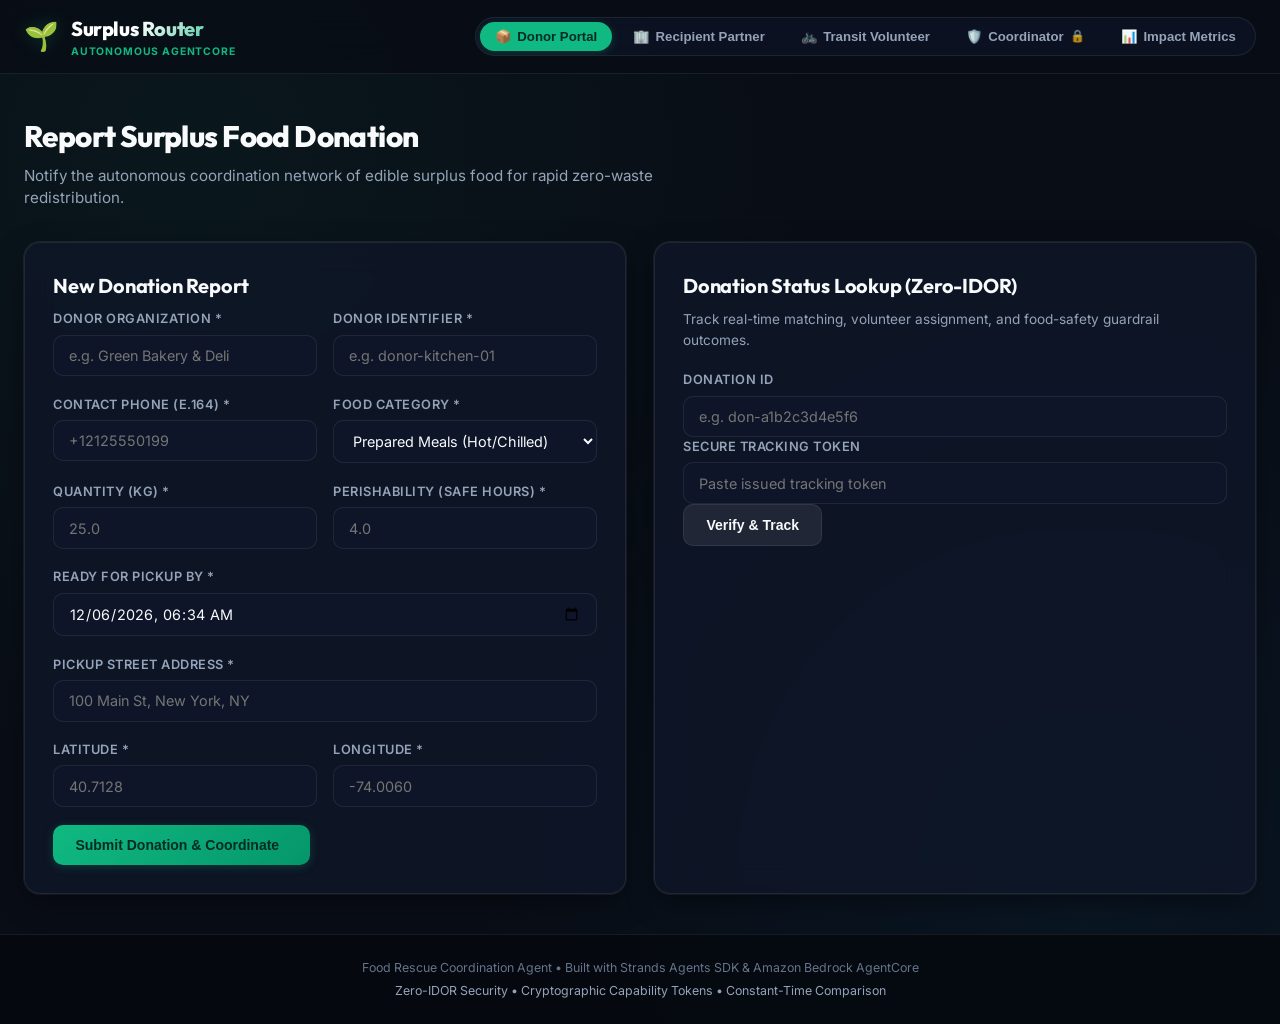
==== frontend/index.html @ 6a8bf513 "feat(frontend): add multi-role check-in interfaces and coordinator dashboard" ====
<!DOCTYPE html>
<html lang="en">
<head>
  <meta charset="UTF-8">
  <meta name="viewport" content="width=device-width, initial-scale=1.0">
  <meta name="description" content="Surplus Router: Autonomous food rescue coordination agent matching surplus food to local community partners and shelters with transparent scoring and zero-leak privacy.">
  <title>Surplus Router — Autonomous Food Rescue Coordination Agent</title>
  <!-- Google Fonts: Inter & Outfit -->
  <link rel="preconnect" href="https://fonts.googleapis.com">
  <link rel="preconnect" href="https://fonts.gstatic.com" crossorigin>
  <link href="https://fonts.googleapis.com/css2?family=Inter:wght@400;500;600;700&family=Outfit:wght@500;600;700;800&display=swap" rel="stylesheet">
  <link rel="stylesheet" href="css/style.css">
</head>
<body>
  <!-- Global Application Header -->
  <header class="app-header">
    <div class="header-container">
      <div class="logo-group">
        <span class="logo-icon" aria-hidden="true">🌱</span>
        <div class="logo-text">
          <span class="logo-title">Surplus Router</span>
          <span class="logo-badge">Autonomous AgentCore</span>
        </div>
      </div>

      <!-- Navigation Tabs with Accessible Roles -->
      <nav class="role-nav" aria-label="Role Navigation">
        <button id="nav-tab-donor" class="nav-btn active" data-tab="donor" aria-selected="true" role="tab">
          <span class="nav-icon">📦</span> Donor Portal
        </button>
        <button id="nav-tab-recipient" class="nav-btn" data-tab="recipient" aria-selected="false" role="tab">
          <span class="nav-icon">🏢</span> Recipient Partner
        </button>
        <button id="nav-tab-volunteer" class="nav-btn" data-tab="volunteer" aria-selected="false" role="tab">
          <span class="nav-icon">🚲</span> Transit Volunteer
        </button>
        <button id="nav-tab-coordinator" class="nav-btn" data-tab="coordinator" aria-selected="false" role="tab">
          <span class="nav-icon">🛡️</span> Coordinator <span class="lock-indicator">🔒</span>
        </button>
        <button id="nav-tab-impact" class="nav-btn" data-tab="impact" aria-selected="false" role="tab">
          <span class="nav-icon">📊</span> Impact Metrics
        </button>
      </nav>
    </div>
  </header>

  <!-- Main Container -->
  <main class="app-main">
    <div class="main-container">

      <!-- ================================================================= -->
      <!-- 1. DONOR PORTAL TAB                                               -->
      <!-- ================================================================= -->
      <section id="tab-panel-donor" class="tab-panel active" role="tabpanel" aria-labelledby="nav-tab-donor">
        <div class="panel-header">
          <h1>Report Surplus Food Donation</h1>
          <p class="panel-subtitle">Notify the autonomous coordination network of edible surplus food for rapid zero-waste redistribution.</p>
        </div>

        <div class="grid-layout grid-2-col">
          <!-- Report Form Card -->
          <article class="glass-card">
            <h2 class="card-title">New Donation Report</h2>
            <form id="donor-report-form" class="standard-form" novalidate>
              <div class="form-row">
                <div class="form-group">
                  <label for="donor-input-name">Donor Organization *</label>
                  <input type="text" id="donor-input-name" required placeholder="e.g. Green Bakery & Deli" maxlength="256">
                </div>
                <div class="form-group">
                  <label for="donor-input-id">Donor Identifier *</label>
                  <input type="text" id="donor-input-id" required placeholder="e.g. donor-kitchen-01" maxlength="64">
                </div>
              </div>

              <div class="form-row">
                <div class="form-group">
                  <label for="donor-input-phone">Contact Phone (E.164) *</label>
                  <input type="tel" id="donor-input-phone" required placeholder="+12125550199" pattern="^\+?[1-9]\d{6,14}$">
                </div>
                <div class="form-group">
                  <label for="donor-select-category">Food Category *</label>
                  <select id="donor-select-category" required>
                    <option value="prepared_meals">Prepared Meals (Hot/Chilled)</option>
                    <option value="produce">Fresh Produce (Fruits/Veg)</option>
                    <option value="bakery">Bakery & Bread</option>
                    <option value="dairy">Dairy & Refrigerated</option>
                    <option value="dry_goods">Dry Goods & Pantry</option>
                  </select>
                </div>
              </div>

              <div class="form-row">
                <div class="form-group">
                  <label for="donor-input-quantity">Quantity (kg) *</label>
                  <input type="number" id="donor-input-quantity" required min="0.5" max="5000" step="0.5" placeholder="25.0">
                </div>
                <div class="form-group">
                  <label for="donor-input-perishability">Perishability (Safe Hours) *</label>
                  <input type="number" id="donor-input-perishability" required min="1.0" max="168.0" step="0.5" placeholder="4.0">
                </div>
              </div>

              <div class="form-group">
                <label for="donor-input-ready-by">Ready for Pickup By *</label>
                <input type="datetime-local" id="donor-input-ready-by" required>
              </div>

              <div class="form-group">
                <label for="donor-input-address">Pickup Street Address *</label>
                <input type="text" id="donor-input-address" required placeholder="100 Main St, New York, NY" maxlength="256">
              </div>

              <div class="form-row">
                <div class="form-group">
                  <label for="donor-input-lat">Latitude *</label>
                  <input type="number" id="donor-input-lat" required step="0.000001" placeholder="40.7128">
                </div>
                <div class="form-group">
                  <label for="donor-input-lon">Longitude *</label>
                  <input type="number" id="donor-input-lon" required step="0.000001" placeholder="-74.0060">
                </div>
              </div>

              <div class="form-actions">
                <button type="submit" id="donor-btn-submit" class="btn btn-primary">
                  <span class="btn-text">Submit Donation & Coordinate</span>
                  <span class="btn-spinner" aria-hidden="true"></span>
                </button>
              </div>
              <div id="donor-form-status" class="alert-message hidden" role="alert"></div>
            </form>
          </article>

          <!-- Tracking & Live Lifecycle Card -->
          <article class="glass-card">
            <h2 class="card-title">Donation Status Lookup (Zero-IDOR)</h2>
            <p class="card-desc">Track real-time matching, volunteer assignment, and food-safety guardrail outcomes.</p>

            <form id="donor-lookup-form" class="lookup-group">
              <div class="form-group">
                <label for="track-input-id">Donation ID</label>
                <input type="text" id="track-input-id" placeholder="e.g. don-a1b2c3d4e5f6" required>
              </div>
              <div class="form-group">
                <label for="track-input-token">Secure Tracking Token</label>
                <input type="password" id="track-input-token" placeholder="Paste issued tracking token" required>
              </div>
              <button type="submit" id="track-btn-search" class="btn btn-secondary">Verify & Track</button>
            </form>

            <div id="donor-tracking-result" class="tracking-result-box hidden">
              <div class="receipt-header">
                <span class="receipt-label">Current Lifecycle State</span>
                <span id="track-status-pill" class="status-pill status-reported">REPORTED</span>
              </div>
              <div class="receipt-details">
                <div class="receipt-row">
                  <span class="key">Donation ID:</span>
                  <span id="track-res-id" class="val mono"></span>
                </div>
                <div class="receipt-row">
                  <span class="key">Category & Weight:</span>
                  <span id="track-res-cat-qty" class="val"></span>
                </div>
                <div class="receipt-row">
                  <span class="key">Matched Partner:</span>
                  <span id="track-res-recipient" class="val highlight"></span>
                </div>
                <div class="receipt-row">
                  <span class="key">Assigned Volunteer:</span>
                  <span id="track-res-volunteer" class="val highlight"></span>
                </div>
                <div class="receipt-row">
                  <span class="key">Ready Window:</span>
                  <span id="track-res-ready" class="val"></span>
                </div>
                <div id="track-escalation-row" class="receipt-row hidden alert-row">
                  <span class="key">Escalation Notice:</span>
                  <span id="track-res-escalation" class="val alert-text"></span>
                </div>
              </div>
              <div id="track-secret-token-display" class="secret-token-box hidden">
                <span class="token-alert-title">🔒 Save Your Tracking Secret:</span>
                <code id="track-secret-token-val" class="token-code"></code>
                <p class="token-note">Required for all future lookups. Stored as a salted SHA-256 hash on server.</p>
              </div>
            </div>
          </article>
        </div>
      </section>

      <!-- ================================================================= -->
      <!-- 2. RECIPIENT PORTAL TAB                                           -->
      <!-- ================================================================= -->
      <section id="tab-panel-recipient" class="tab-panel" role="tabpanel" aria-labelledby="nav-tab-recipient">
        <div class="panel-header">
          <h1>Recipient Capacity & Dietary Check-in</h1>
          <p class="panel-subtitle">Maintain real-time intake capacity so the autonomous router never over-allocates food to your shelter.</p>
        </div>

        <div class="grid-layout grid-2-col">
          <article class="glass-card">
            <h2 class="card-title">Partner Check-in Form</h2>
            <form id="recipient-checkin-form" class="standard-form">
              <div class="form-row">
                <div class="form-group">
                  <label for="recipient-input-id">Recipient ID *</label>
                  <input type="text" id="recipient-input-id" required placeholder="e.g. rec-shelter-01">
                </div>
                <div class="form-group">
                  <label for="recipient-input-token">Access Token *</label>
                  <input type="password" id="recipient-input-token" required placeholder="Partner secret token">
                </div>
              </div>

              <div class="form-group">
                <label for="recipient-input-capacity">Remaining Intake Capacity (kg) *</label>
                <input type="number" id="recipient-input-capacity" required min="0" max="10000" step="1" placeholder="150">
              </div>

              <div class="form-group">
                <label>Operational Status *</label>
                <div class="radio-group">
                  <label class="radio-label">
                    <input type="radio" name="rec-status" value="ACTIVE" checked> Active Intake
                  </label>
                  <label class="radio-label">
                    <input type="radio" name="rec-status" value="INACTIVE"> Temporarily Paused
                  </label>
                </div>
              </div>

              <div class="form-group">
                <label>Dietary Preferences / Exclusions</label>
                <div class="checkbox-grid">
                  <label class="check-label"><input type="checkbox" id="rec-pref-prepared" value="prepared_meals" checked> Prepared Meals</label>
                  <label class="check-label"><input type="checkbox" id="rec-pref-produce" value="produce" checked> Fresh Produce</label>
                  <label class="check-label"><input type="checkbox" id="rec-pref-bakery" value="bakery" checked> Bakery</label>
                  <label class="check-label"><input type="checkbox" id="rec-pref-halal" value="halal"> Halal Certified Only</label>
                </div>
              </div>

              <button type="submit" id="recipient-btn-update" class="btn btn-primary">
                Update Capacity & Preferences
              </button>
              <div id="recipient-status-msg" class="alert-message hidden" role="alert"></div>
            </form>
          </article>

          <article class="glass-card">
            <h2 class="card-title">Capacity Management Principles</h2>
            <ul class="principles-list">
              <li><strong>Zero Spoilage Guarantee:</strong> Once your capacity drops below a donation's weight, the agent automatically loops to the next ranked recipient.</li>
              <li><strong>Atomic Deductions:</strong> Claims occur via DynamoDB ACID transactions (`TransactWriteItems`), preventing double-allocations.</li>
              <li><strong>Near-Capacity Warning:</strong> When intake falls below 30kg, an advisory signal alerts coordinators without disqualifying valid smaller donations.</li>
            </ul>
          </article>
        </div>
      </section>

      <!-- ================================================================= -->
      <!-- 3. VOLUNTEER PORTAL TAB                                           -->
      <!-- ================================================================= -->
      <section id="tab-panel-volunteer" class="tab-panel" role="tabpanel" aria-labelledby="nav-tab-volunteer">
        <div class="panel-header">
          <h1>Transit Volunteer Check-in & Assignments</h1>
          <p class="panel-subtitle">Update dispatch availability and view active food delivery trips with strict cross-party privacy.</p>
        </div>

        <div class="grid-layout grid-2-col">
          <article class="glass-card">
            <h2 class="card-title">Volunteer Availability</h2>
            <form id="volunteer-checkin-form" class="standard-form">
              <div class="form-row">
                <div class="form-group">
                  <label for="volunteer-input-id">Volunteer ID *</label>
                  <input type="text" id="volunteer-input-id" required placeholder="e.g. vol-alpha-01">
                </div>
                <div class="form-group">
                  <label for="volunteer-input-token">Access Token *</label>
                  <input type="password" id="volunteer-input-token" required placeholder="Volunteer secret token">
                </div>
              </div>

              <div class="form-group">
                <label>Transit Status *</label>
                <div class="radio-group">
                  <label class="radio-label">
                    <input type="radio" name="vol-status" value="AVAILABLE" checked> Available for Dispatch
                  </label>
                  <label class="radio-label">
                    <input type="radio" name="vol-status" value="UNAVAILABLE"> Off Duty / Busy
                  </label>
                </div>
              </div>

              <div class="form-row">
                <div class="form-group">
                  <label for="volunteer-input-vehicle">Vehicle Type</label>
                  <select id="volunteer-input-vehicle">
                    <option value="car">Car / SUV</option>
                    <option value="van">Cargo Van</option>
                    <option value="bicycle">Cargo Bicycle</option>
                    <option value="foot">Walking / Cart</option>
                  </select>
                </div>
                <div class="form-group">
                  <label for="volunteer-input-max-kg">Max Capacity (kg)</label>
                  <input type="number" id="volunteer-input-max-kg" min="5" max="1000" placeholder="50.0">
                </div>
              </div>

              <button type="submit" id="volunteer-btn-save" class="btn btn-primary">Save Availability</button>
              <div id="volunteer-status-msg" class="alert-message hidden" role="alert"></div>
            </form>
          </article>

          <article class="glass-card">
            <h2 class="card-title">My Assigned Rescue Missions</h2>
            <button id="volunteer-btn-refresh-assignments" class="btn btn-secondary btn-sm">Refresh Trip Feed</button>
            <div id="volunteer-assignments-container" class="assignments-list">
              <p class="empty-state">Authenticate to inspect active pickup and delivery missions.</p>
            </div>
          </article>
        </div>
      </section>

      <!-- ================================================================= -->
      <!-- 4. COORDINATOR COMMAND CENTER TAB (AUTHENTICATED)                 -->
      <!-- ================================================================= -->
      <section id="tab-panel-coordinator" class="tab-panel" role="tabpanel" aria-labelledby="nav-tab-coordinator">
        <div class="panel-header">
          <h1>Coordinator Command Center</h1>
          <p class="panel-subtitle">Live system oversight, automated escalation handling, and manual dispatch overrides.</p>
        </div>

        <!-- Auth Gate Modal / Overlay -->
        <div id="coord-auth-gate" class="glass-card coord-gate-card">
          <span class="gate-icon">🔐</span>
          <h2>Coordinator Authentication Required</h2>
          <p>Please enter your authorized Coordinator API Key to access live management feeds.</p>
          <form id="coordinator-login-form" class="inline-form">
            <input type="password" id="coord-input-api-key" placeholder="Enter Coordinator API Key" required minlength="16">
            <button type="submit" id="coord-btn-login" class="btn btn-primary">Authenticate</button>
          </form>
          <div id="coord-login-error" class="alert-message alert-error hidden" role="alert"></div>
        </div>

        <!-- Authenticated Dashboard View -->
        <div id="coord-dashboard-view" class="coord-view-container hidden">
          <div class="dashboard-toolbar">
            <div class="toolbar-status">
              <span class="badge badge-online">● Session Active</span>
              <span id="coord-last-refresh" class="timestamp-text"></span>
            </div>
            <div class="toolbar-actions">
              <button id="coord-btn-refresh" class="btn btn-secondary btn-sm">Refresh Live Feed</button>
              <button id="coord-btn-logout" class="btn btn-danger btn-sm">Sign Out</button>
            </div>
          </div>

          <!-- Dual Column: Escalation Queue & Live Feed -->
          <div class="grid-layout grid-2-col">
            <!-- Escalation Queue -->
            <article class="glass-card">
              <div class="card-header-badge">
                <h2 class="card-title">⚠️ Escalation Queue (Action Required)</h2>
                <span id="coord-escalation-count" class="counter-badge count-warning">0</span>
              </div>
              <div id="coord-escalations-list" class="queue-list">
                <p class="empty-state">No pending escalations. Autonomous coordination healthy.</p>
              </div>
            </article>

            <!-- Live Lifecycle Feed -->
            <article class="glass-card">
              <div class="card-header-badge">
                <h2 class="card-title">Active Donation Pipeline</h2>
                <span id="coord-donation-count" class="counter-badge count-info">0</span>
              </div>
              <div id="coord-donations-feed" class="feed-list">
                <p class="empty-state">Loading active donations...</p>
              </div>
            </article>
          </div>
        </div>
      </section>

      <!-- ================================================================= -->
      <!-- 5. IMPACT SUMMARY TAB                                             -->
      <!-- ================================================================= -->
      <section id="tab-panel-impact" class="tab-panel" role="tabpanel" aria-labelledby="nav-tab-impact">
        <div class="panel-header">
          <h1>Community Food Rescue Impact</h1>
          <p class="panel-subtitle">Cumulative metrics quantifying surplus food diverted from landfills to community kitchens.</p>
        </div>

        <div class="metrics-grid">
          <div class="metric-card glass-card">
            <span class="metric-icon">⚖️</span>
            <div class="metric-val" id="metric-kg-routed">0.0 kg</div>
            <div class="metric-label">Surplus Food Routed</div>
          </div>

          <div class="metric-card glass-card">
            <span class="metric-icon">🍲</span>
            <div class="metric-val" id="metric-meals-routed">0</div>
            <div class="metric-label">Meals Equivalent (USDA 0.5kg/meal)</div>
          </div>

          <div class="metric-card glass-card">
            <span class="metric-icon">🏛️</span>
            <div class="metric-val" id="metric-orgs-served">0</div>
            <div class="metric-label">Non-Profit Partners Fed</div>
          </div>

          <div class="metric-card glass-card">
            <span class="metric-icon">🚚</span>
            <div class="metric-val" id="metric-active-volunteers">5</div>
            <div class="metric-label">Active Transit Volunteers</div>
          </div>
        </div>
      </section>

    </div>
  </main>

  <footer class="app-footer">
    <div class="footer-container">
      <p>Food Rescue Coordination Agent • Built with Strands Agents SDK & Amazon Bedrock AgentCore</p>
      <p class="sub-footer">Zero-IDOR Security • Cryptographic Capability Tokens • Constant-Time Comparison</p>
    </div>
  </footer>

  <!-- Main Vanilla Script -->
  <script src="js/app.js"></script>
</body>
</html>
---- frontend/css/style.css ----
/* ==========================================================================
   Surplus Router — Modern Glassmorphic Design System
   ========================================================================== */

:root {
  --bg-dark: #090d16;
  --bg-darker: #05080f;
  --surface-card: rgba(15, 23, 42, 0.75);
  --surface-card-hover: rgba(26, 38, 66, 0.85);
  --surface-input: rgba(15, 23, 42, 0.95);
  --border-subtle: rgba(255, 255, 255, 0.08);
  --border-active: rgba(16, 185, 129, 0.5);

  --accent-emerald: #10b981;
  --accent-emerald-glow: rgba(16, 185, 129, 0.25);
  --accent-cyan: #0ea5e9;
  --accent-cyan-glow: rgba(14, 165, 233, 0.25);
  --accent-amber: #f59e0b;
  --accent-rose: #f43f5e;
  --accent-purple: #a855f7;

  --text-primary: #f8fafc;
  --text-secondary: #94a3b8;
  --text-muted: #64748b;

  --font-sans: 'Inter', -apple-system, BlinkMacSystemFont, 'Segoe UI', Roboto, sans-serif;
  --font-heading: 'Outfit', 'Inter', sans-serif;

  --radius-sm: 6px;
  --radius-md: 10px;
  --radius-lg: 16px;
  --radius-full: 9999px;

  --shadow-card: 0 10px 30px -5px rgba(0, 0, 0, 0.5), 0 0 0 1px var(--border-subtle);
  --shadow-glow: 0 0 20px -2px var(--accent-emerald-glow);

  --transition-fast: 0.15s ease;
  --transition-normal: 0.25s ease;
}

*, *::before, *::after {
  box-sizing: border-box;
  margin: 0;
  padding: 0;
}

body {
  font-family: var(--font-sans);
  background-color: var(--bg-dark);
  background-image: 
    radial-gradient(circle at 15% 15%, rgba(16, 185, 129, 0.06) 0%, transparent 45%),
    radial-gradient(circle at 85% 85%, rgba(14, 165, 233, 0.06) 0%, transparent 45%);
  color: var(--text-primary);
  min-height: 100vh;
  display: flex;
  flex-direction: column;
  line-height: 1.5;
  -webkit-font-smoothing: antialiased;
}

/* ==========================================================================
   Header & Navigation
   ========================================================================== */
.app-header {
  background: rgba(9, 13, 22, 0.85);
  backdrop-filter: blur(16px);
  -webkit-backdrop-filter: blur(16px);
  border-bottom: 1px solid var(--border-subtle);
  position: sticky;
  top: 0;
  z-index: 100;
}

.header-container {
  max-width: 1280px;
  margin: 0 auto;
  padding: 0.85rem 1.5rem;
  display: flex;
  align-items: center;
  justify-content: space-between;
  flex-wrap: wrap;
  gap: 1rem;
}

.logo-group {
  display: flex;
  align-items: center;
  gap: 0.75rem;
}

.logo-icon {
  font-size: 1.75rem;
  filter: drop-shadow(0 0 8px var(--accent-emerald-glow));
}

.logo-text {
  display: flex;
  flex-direction: column;
}

.logo-title {
  font-family: var(--font-heading);
  font-weight: 800;
  font-size: 1.25rem;
  letter-spacing: -0.02em;
  background: linear-gradient(135deg, #ffffff 40%, var(--accent-emerald) 100%);
  -webkit-background-clip: text;
  -webkit-text-fill-color: transparent;
}

.logo-badge {
  font-size: 0.65rem;
  text-transform: uppercase;
  letter-spacing: 0.08em;
  color: var(--accent-emerald);
  font-weight: 700;
}

.role-nav {
  display: flex;
  align-items: center;
  gap: 0.35rem;
  background: rgba(15, 23, 42, 0.6);
  padding: 0.25rem;
  border-radius: var(--radius-full);
  border: 1px solid var(--border-subtle);
  overflow-x: auto;
}

.nav-btn {
  background: transparent;
  border: none;
  color: var(--text-secondary);
  padding: 0.45rem 0.95rem;
  border-radius: var(--radius-full);
  font-size: 0.825rem;
  font-weight: 600;
  cursor: pointer;
  display: flex;
  align-items: center;
  gap: 0.4rem;
  transition: all var(--transition-normal);
  white-space: nowrap;
}

.nav-btn:hover {
  color: var(--text-primary);
  background: rgba(255, 255, 255, 0.05);
}

.nav-btn.active {
  background: var(--accent-emerald);
  color: #022c22;
  box-shadow: 0 2px 10px var(--accent-emerald-glow);
}

.lock-indicator {
  font-size: 0.75rem;
  opacity: 0.8;
}

/* ==========================================================================
   Layout Containers
   ========================================================================== */
.app-main {
  flex: 1;
  padding: 2.5rem 1.5rem;
}

.main-container {
  max-width: 1280px;
  margin: 0 auto;
}

.tab-panel {
  display: none;
  animation: fadeIn 0.3s ease;
}

.tab-panel.active {
  display: block;
}

@keyframes fadeIn {
  from { opacity: 0; transform: translateY(6px); }
  to { opacity: 1; transform: translateY(0); }
}

.panel-header {
  margin-bottom: 2rem;
}

.panel-header h1 {
  font-family: var(--font-heading);
  font-size: 1.85rem;
  font-weight: 800;
  letter-spacing: -0.02em;
  color: var(--text-primary);
  margin-bottom: 0.4rem;
}

.panel-subtitle {
  color: var(--text-secondary);
  font-size: 0.95rem;
  max-width: 680px;
}

.grid-layout {
  display: grid;
  gap: 1.75rem;
}

.grid-2-col {
  grid-template-columns: 1fr 1fr;
}

@media (max-width: 900px) {
  .grid-2-col {
    grid-template-columns: 1fr;
  }
}

/* ==========================================================================
   Glassmorphic Cards
   ========================================================================== */
.glass-card {
  background: var(--surface-card);
  backdrop-filter: blur(16px);
  -webkit-backdrop-filter: blur(16px);
  border: 1px solid var(--border-subtle);
  border-radius: var(--radius-lg);
  padding: 1.75rem;
  box-shadow: var(--shadow-card);
  transition: border-color var(--transition-normal);
}

.glass-card:hover {
  border-color: rgba(255, 255, 255, 0.14);
}

.card-title {
  font-family: var(--font-heading);
  font-size: 1.25rem;
  font-weight: 700;
  letter-spacing: -0.01em;
  margin-bottom: 0.5rem;
  color: var(--text-primary);
}

.card-desc {
  color: var(--text-secondary);
  font-size: 0.85rem;
  margin-bottom: 1.25rem;
}

/* ==========================================================================
   Form Controls & Inputs
   ========================================================================== */
.standard-form {
  display: flex;
  flex-direction: column;
  gap: 1.15rem;
}

.form-row {
  display: grid;
  grid-template-columns: 1fr 1fr;
  gap: 1rem;
}

@media (max-width: 600px) {
  .form-row {
    grid-template-columns: 1fr;
  }
}

.form-group {
  display: flex;
  flex-direction: column;
  gap: 0.4rem;
}

.form-group label {
  font-size: 0.8rem;
  font-weight: 600;
  color: var(--text-secondary);
  text-transform: uppercase;
  letter-spacing: 0.04em;
}

input[type="text"],
input[type="password"],
input[type="tel"],
input[type="number"],
input[type="datetime-local"],
select,
textarea {
  width: 100%;
  padding: 0.7rem 0.95rem;
  background: var(--surface-input);
  border: 1px solid var(--border-subtle);
  border-radius: var(--radius-md);
  color: var(--text-primary);
  font-family: var(--font-sans);
  font-size: 0.9rem;
  outline: none;
  transition: all var(--transition-fast);
}

input:focus,
select:focus,
textarea:focus {
  border-color: var(--accent-emerald);
  box-shadow: 0 0 0 3px var(--accent-emerald-glow);
}

.radio-group {
  display: flex;
  gap: 1.5rem;
  padding: 0.5rem 0;
}

.radio-label, .check-label {
  display: flex;
  align-items: center;
  gap: 0.5rem;
  font-size: 0.875rem;
  color: var(--text-secondary);
  cursor: pointer;
}

.checkbox-grid {
  display: grid;
  grid-template-columns: 1fr 1fr;
  gap: 0.65rem;
  padding: 0.5rem 0;
}

/* ==========================================================================
   Buttons
   ========================================================================== */
.btn {
  display: inline-flex;
  align-items: center;
  justify-content: center;
  gap: 0.5rem;
  padding: 0.75rem 1.4rem;
  border-radius: var(--radius-md);
  font-size: 0.875rem;
  font-weight: 600;
  cursor: pointer;
  border: none;
  transition: all var(--transition-normal);
}

.btn-primary {
  background: linear-gradient(135deg, var(--accent-emerald), #059669);
  color: #022c22;
  box-shadow: 0 2px 10px var(--accent-emerald-glow);
}

.btn-primary:hover {
  filter: brightness(1.08);
  transform: translateY(-1px);
}

.btn-secondary {
  background: rgba(255, 255, 255, 0.08);
  color: var(--text-primary);
  border: 1px solid var(--border-subtle);
}

.btn-secondary:hover {
  background: rgba(255, 255, 255, 0.13);
}

.btn-danger {
  background: rgba(244, 63, 94, 0.15);
  color: var(--accent-rose);
  border: 1px solid rgba(244, 63, 94, 0.3);
}

.btn-danger:hover {
  background: rgba(244, 63, 94, 0.25);
}

.btn-sm {
  padding: 0.4rem 0.85rem;
  font-size: 0.8rem;
}

/* ==========================================================================
   Status Badges & Receipt Box
   ========================================================================== */
.status-pill {
  padding: 0.25rem 0.75rem;
  border-radius: var(--radius-full);
  font-size: 0.75rem;
  font-weight: 700;
  letter-spacing: 0.05em;
  text-transform: uppercase;
}

.status-reported { background: rgba(14, 165, 233, 0.15); color: var(--accent-cyan); border: 1px solid var(--accent-cyan); }
.status-matched { background: rgba(245, 158, 11, 0.15); color: var(--accent-amber); border: 1px solid var(--accent-amber); }
.status-assigned { background: rgba(168, 85, 247, 0.15); color: var(--accent-purple); border: 1px solid var(--accent-purple); }
.status-delivered { background: rgba(16, 185, 129, 0.15); color: var(--accent-emerald); border: 1px solid var(--accent-emerald); }
.status-escalated { background: rgba(244, 63, 94, 0.15); color: var(--accent-rose); border: 1px solid var(--accent-rose); }

.tracking-result-box {
  margin-top: 1.5rem;
  background: rgba(9, 13, 22, 0.6);
  border-radius: var(--radius-md);
  border: 1px solid var(--border-subtle);
  padding: 1.25rem;
}

.receipt-header {
  display: flex;
  justify-content: space-between;
  align-items: center;
  border-bottom: 1px solid var(--border-subtle);
  padding-bottom: 0.85rem;
  margin-bottom: 0.85rem;
}

.receipt-details {
  display: flex;
  flex-direction: column;
  gap: 0.5rem;
  font-size: 0.875rem;
}

.receipt-row {
  display: flex;
  justify-content: space-between;
  gap: 1rem;
}

.receipt-row .key { color: var(--text-secondary); }
.receipt-row .val { color: var(--text-primary); font-weight: 500; text-align: right; }
.receipt-row .val.mono { font-family: monospace; }
.receipt-row .val.highlight { color: var(--accent-emerald); font-weight: 600; }

.secret-token-box {
  margin-top: 1rem;
  padding: 0.85rem;
  background: rgba(16, 185, 129, 0.08);
  border: 1px dashed var(--accent-emerald);
  border-radius: var(--radius-md);
}

.token-alert-title {
  font-size: 0.8rem;
  font-weight: 700;
  color: var(--accent-emerald);
  display: block;
  margin-bottom: 0.4rem;
}

.token-code {
  font-family: monospace;
  font-size: 0.85rem;
  color: #fff;
  background: rgba(0, 0, 0, 0.4);
  padding: 0.35rem 0.6rem;
  border-radius: var(--radius-sm);
  display: block;
  word-break: break-all;
}

.token-note {
  font-size: 0.725rem;
  color: var(--text-secondary);
  margin-top: 0.4rem;
}

/* ==========================================================================
   Coordinator Command Center
   ========================================================================== */
.coord-gate-card {
  max-width: 520px;
  margin: 3rem auto;
  text-align: center;
  padding: 2.5rem;
}

.gate-icon { font-size: 2.5rem; margin-bottom: 1rem; display: inline-block; }

.inline-form {
  display: flex;
  gap: 0.65rem;
  margin-top: 1.5rem;
}

.dashboard-toolbar {
  display: flex;
  justify-content: space-between;
  align-items: center;
  background: var(--surface-card);
  padding: 0.85rem 1.25rem;
  border-radius: var(--radius-md);
  border: 1px solid var(--border-subtle);
  margin-bottom: 1.5rem;
}

.badge-online {
  font-size: 0.8rem;
  color: var(--accent-emerald);
  font-weight: 600;
}

.card-header-badge {
  display: flex;
  justify-content: space-between;
  align-items: center;
  margin-bottom: 1rem;
}

.counter-badge {
  padding: 0.2rem 0.6rem;
  border-radius: var(--radius-full);
  font-size: 0.75rem;
  font-weight: 700;
}

.count-warning { background: rgba(244, 63, 94, 0.2); color: var(--accent-rose); }
.count-info { background: rgba(14, 165, 233, 0.2); color: var(--accent-cyan); }

.queue-list, .feed-list, .assignments-list {
  display: flex;
  flex-direction: column;
  gap: 0.75rem;
  max-height: 520px;
  overflow-y: auto;
}

.queue-card {
  background: rgba(9, 13, 22, 0.5);
  border: 1px solid var(--border-subtle);
  border-radius: var(--radius-md);
  padding: 1rem;
  display: flex;
  flex-direction: column;
  gap: 0.5rem;
}

.queue-card.border-alert {
  border-left: 3px solid var(--accent-rose);
}

.queue-header {
  display: flex;
  justify-content: space-between;
  align-items: center;
}

.queue-summary {
  font-size: 0.875rem;
  color: var(--text-secondary);
}

.queue-actions {
  display: flex;
  gap: 0.5rem;
  margin-top: 0.4rem;
}

/* ==========================================================================
   Impact Metrics Grid
   ========================================================================== */
.metrics-grid {
  display: grid;
  grid-template-columns: repeat(auto-fit, minmax(240px, 1fr));
  gap: 1.5rem;
}

.metric-card {
  text-align: center;
  padding: 2.25rem 1.5rem;
}

.metric-icon { font-size: 2.5rem; margin-bottom: 0.75rem; display: inline-block; }

.metric-val {
  font-family: var(--font-heading);
  font-size: 2.5rem;
  font-weight: 800;
  letter-spacing: -0.02em;
  color: var(--accent-emerald);
  margin-bottom: 0.35rem;
}

.metric-label {
  color: var(--text-secondary);
  font-size: 0.85rem;
  font-weight: 600;
  text-transform: uppercase;
  letter-spacing: 0.05em;
}

/* ==========================================================================
   Alerts & Utilities
   ========================================================================== */
.alert-message {
  padding: 0.75rem 1rem;
  border-radius: var(--radius-md);
  font-size: 0.85rem;
  margin-top: 0.75rem;
}

.alert-success { background: rgba(16, 185, 129, 0.15); color: #34d399; border: 1px solid var(--accent-emerald); }
.alert-error { background: rgba(244, 63, 94, 0.15); color: #fb7185; border: 1px solid var(--accent-rose); }
.hidden { display: none !important; }
.empty-state { color: var(--text-muted); font-size: 0.85rem; text-align: center; padding: 2rem 1rem; }

.principles-list {
  display: flex;
  flex-direction: column;
  gap: 1rem;
  padding-left: 1.25rem;
  color: var(--text-secondary);
  font-size: 0.875rem;
}

.principles-list strong { color: var(--text-primary); }

.app-footer {
  border-top: 1px solid var(--border-subtle);
  background: rgba(5, 8, 15, 0.9);
  padding: 1.5rem;
  text-align: center;
  font-size: 0.775rem;
  color: var(--text-muted);
}

.app-footer .sub-footer { margin-top: 0.25rem; color: var(--text-secondary); }
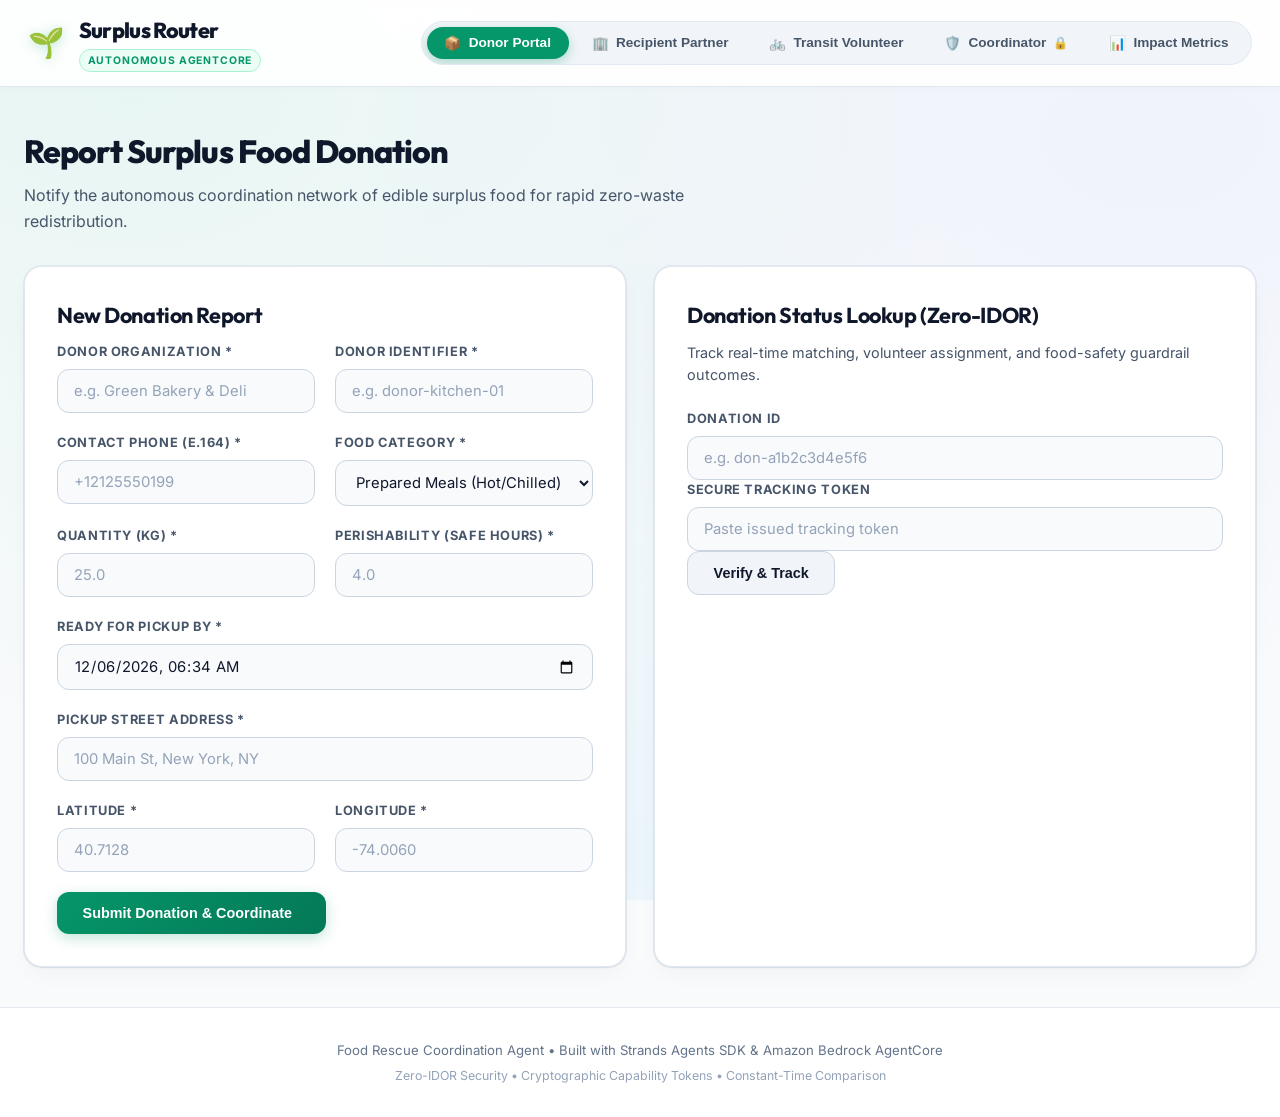
==== commit c35448be: "docs: finalize hackathon submission with README, ARCHITECTURE, presentation deck, and demo script" ====
--- a/frontend/index.html
+++ b/frontend/index.html
@@ -85,7 +85,8 @@
                     <option value="produce">Fresh Produce (Fruits/Veg)</option>
                     <option value="bakery">Bakery & Bread</option>
                     <option value="dairy">Dairy & Refrigerated</option>
-                    <option value="dry_goods">Dry Goods & Pantry</option>
+                    <option value="meat">Meat & Poultry</option>
+                    <option value="packaged">Packaged Goods & Pantry</option>
                   </select>
                 </div>
               </div>
--- a/frontend/css/style.css
+++ b/frontend/css/style.css
@@ -1,41 +1,67 @@
 /* ==========================================================================
-   Surplus Router — Modern Glassmorphic Design System
+   Surplus Router — Modern Clean Light Design System (High-End SaaS Style)
    ========================================================================== */
 
 :root {
-  --bg-dark: #090d16;
-  --bg-darker: #05080f;
-  --surface-card: rgba(15, 23, 42, 0.75);
-  --surface-card-hover: rgba(26, 38, 66, 0.85);
-  --surface-input: rgba(15, 23, 42, 0.95);
-  --border-subtle: rgba(255, 255, 255, 0.08);
-  --border-active: rgba(16, 185, 129, 0.5);
-
-  --accent-emerald: #10b981;
-  --accent-emerald-glow: rgba(16, 185, 129, 0.25);
-  --accent-cyan: #0ea5e9;
-  --accent-cyan-glow: rgba(14, 165, 233, 0.25);
-  --accent-amber: #f59e0b;
-  --accent-rose: #f43f5e;
-  --accent-purple: #a855f7;
-
-  --text-primary: #f8fafc;
-  --text-secondary: #94a3b8;
+  /* Surface & Backgrounds */
+  --bg-main: #f8fafc;
+  --bg-alt: #f1f5f9;
+  --surface-card: #ffffff;
+  --surface-card-hover: #fafafa;
+  --surface-input: #f8fafc;
+  --surface-input-focus: #ffffff;
+  
+  /* Borders */
+  --border-subtle: #e2e8f0;
+  --border-medium: #cbd5e1;
+  --border-active: #059669;
+
+  /* Primary Palette (Food Rescue Nature & Eco Emerald) */
+  --accent-emerald: #059669;
+  --accent-emerald-hover: #047857;
+  --accent-emerald-light: #ecfdf5;
+  --accent-emerald-border: #a7f3d0;
+  --accent-emerald-glow: rgba(5, 150, 105, 0.2);
+
+  /* Accents & Status Colors */
+  --accent-cyan: #0284c7;
+  --accent-cyan-light: #f0f9ff;
+  --accent-cyan-border: #bae6fd;
+
+  --accent-amber: #d97706;
+  --accent-amber-light: #fffbeb;
+  --accent-amber-border: #fde68a;
+
+  --accent-rose: #e11d48;
+  --accent-rose-light: #fff1f2;
+  --accent-rose-border: #fecdd3;
+
+  --accent-purple: #7c3aed;
+  --accent-purple-light: #f5f3ff;
+  --accent-purple-border: #ddd6fe;
+
+  /* Typography */
+  --text-primary: #0f172a;
+  --text-secondary: #475569;
   --text-muted: #64748b;
+  --text-light: #94a3b8;
 
   --font-sans: 'Inter', -apple-system, BlinkMacSystemFont, 'Segoe UI', Roboto, sans-serif;
   --font-heading: 'Outfit', 'Inter', sans-serif;
 
-  --radius-sm: 6px;
-  --radius-md: 10px;
-  --radius-lg: 16px;
+  /* Radii & Shadows */
+  --radius-sm: 8px;
+  --radius-md: 12px;
+  --radius-lg: 18px;
   --radius-full: 9999px;
 
-  --shadow-card: 0 10px 30px -5px rgba(0, 0, 0, 0.5), 0 0 0 1px var(--border-subtle);
-  --shadow-glow: 0 0 20px -2px var(--accent-emerald-glow);
-
-  --transition-fast: 0.15s ease;
-  --transition-normal: 0.25s ease;
+  --shadow-sm: 0 1px 2px 0 rgba(0, 0, 0, 0.05);
+  --shadow-card: 0 1px 3px 0 rgba(0, 0, 0, 0.04), 0 10px 24px -5px rgba(15, 23, 42, 0.04), 0 0 0 1px rgba(226, 232, 240, 0.9);
+  --shadow-card-hover: 0 4px 6px -1px rgba(0, 0, 0, 0.04), 0 20px 32px -10px rgba(15, 23, 42, 0.08), 0 0 0 1px var(--border-medium);
+  --shadow-glow: 0 4px 14px rgba(5, 150, 105, 0.25);
+
+  --transition-fast: 0.15s cubic-bezier(0.4, 0, 0.2, 1);
+  --transition-normal: 0.25s cubic-bezier(0.4, 0, 0.2, 1);
 }
 
 *, *::before, *::after {
@@ -46,51 +72,55 @@
 
 body {
   font-family: var(--font-sans);
-  background-color: var(--bg-dark);
+  background-color: var(--bg-main);
   background-image: 
-    radial-gradient(circle at 15% 15%, rgba(16, 185, 129, 0.06) 0%, transparent 45%),
-    radial-gradient(circle at 85% 85%, rgba(14, 165, 233, 0.06) 0%, transparent 45%);
+    radial-gradient(at 10% 10%, rgba(16, 185, 129, 0.07) 0px, transparent 55%),
+    radial-gradient(at 90% 15%, rgba(99, 102, 241, 0.05) 0px, transparent 50%),
+    radial-gradient(at 50% 95%, rgba(14, 165, 233, 0.06) 0px, transparent 55%);
+  background-attachment: fixed;
   color: var(--text-primary);
   min-height: 100vh;
   display: flex;
   flex-direction: column;
-  line-height: 1.5;
+  line-height: 1.55;
   -webkit-font-smoothing: antialiased;
+  -moz-osx-font-smoothing: grayscale;
 }
 
 /* ==========================================================================
    Header & Navigation
    ========================================================================== */
 .app-header {
-  background: rgba(9, 13, 22, 0.85);
+  background: rgba(255, 255, 255, 0.9);
   backdrop-filter: blur(16px);
   -webkit-backdrop-filter: blur(16px);
   border-bottom: 1px solid var(--border-subtle);
   position: sticky;
   top: 0;
   z-index: 100;
+  box-shadow: 0 2px 10px rgba(0, 0, 0, 0.02);
 }
 
 .header-container {
   max-width: 1280px;
   margin: 0 auto;
-  padding: 0.85rem 1.5rem;
+  padding: 0.85rem 1.75rem;
   display: flex;
   align-items: center;
   justify-content: space-between;
   flex-wrap: wrap;
-  gap: 1rem;
+  gap: 1.25rem;
 }
 
 .logo-group {
   display: flex;
   align-items: center;
-  gap: 0.75rem;
+  gap: 0.85rem;
 }
 
 .logo-icon {
-  font-size: 1.75rem;
-  filter: drop-shadow(0 0 8px var(--accent-emerald-glow));
+  font-size: 1.85rem;
+  filter: drop-shadow(0 2px 6px rgba(5, 150, 105, 0.25));
 }
 
 .logo-text {
@@ -101,11 +131,9 @@
 .logo-title {
   font-family: var(--font-heading);
   font-weight: 800;
-  font-size: 1.25rem;
-  letter-spacing: -0.02em;
-  background: linear-gradient(135deg, #ffffff 40%, var(--accent-emerald) 100%);
-  -webkit-background-clip: text;
-  -webkit-text-fill-color: transparent;
+  font-size: 1.35rem;
+  letter-spacing: -0.03em;
+  color: var(--text-primary);
 }
 
 .logo-badge {
@@ -114,14 +142,21 @@
   letter-spacing: 0.08em;
   color: var(--accent-emerald);
   font-weight: 700;
+  background: var(--accent-emerald-light);
+  padding: 0.15rem 0.5rem;
+  border-radius: var(--radius-full);
+  display: inline-block;
+  width: fit-content;
+  border: 1px solid var(--accent-emerald-border);
+  margin-top: 0.15rem;
 }
 
 .role-nav {
   display: flex;
   align-items: center;
   gap: 0.35rem;
-  background: rgba(15, 23, 42, 0.6);
-  padding: 0.25rem;
+  background: #f1f5f9;
+  padding: 0.3rem;
   border-radius: var(--radius-full);
   border: 1px solid var(--border-subtle);
   overflow-x: auto;
@@ -131,32 +166,32 @@
   background: transparent;
   border: none;
   color: var(--text-secondary);
-  padding: 0.45rem 0.95rem;
+  padding: 0.5rem 1.1rem;
   border-radius: var(--radius-full);
-  font-size: 0.825rem;
+  font-size: 0.85rem;
   font-weight: 600;
   cursor: pointer;
   display: flex;
   align-items: center;
-  gap: 0.4rem;
+  gap: 0.45rem;
   transition: all var(--transition-normal);
   white-space: nowrap;
 }
 
 .nav-btn:hover {
   color: var(--text-primary);
-  background: rgba(255, 255, 255, 0.05);
+  background: rgba(255, 255, 255, 0.8);
 }
 
 .nav-btn.active {
   background: var(--accent-emerald);
-  color: #022c22;
-  box-shadow: 0 2px 10px var(--accent-emerald-glow);
+  color: #ffffff;
+  box-shadow: 0 4px 12px rgba(5, 150, 105, 0.3);
 }
 
 .lock-indicator {
   font-size: 0.75rem;
-  opacity: 0.8;
+  opacity: 0.9;
 }
 
 /* ==========================================================================
@@ -192,17 +227,18 @@
 
 .panel-header h1 {
   font-family: var(--font-heading);
-  font-size: 1.85rem;
+  font-size: 2rem;
   font-weight: 800;
-  letter-spacing: -0.02em;
+  letter-spacing: -0.03em;
   color: var(--text-primary);
   margin-bottom: 0.4rem;
 }
 
 .panel-subtitle {
   color: var(--text-secondary);
-  font-size: 0.95rem;
-  max-width: 680px;
+  font-size: 1rem;
+  max-width: 720px;
+  line-height: 1.6;
 }
 
 .grid-layout {
@@ -221,36 +257,35 @@
 }
 
 /* ==========================================================================
-   Glassmorphic Cards
+   Cards (White Floating SaaS Style)
    ========================================================================== */
 .glass-card {
   background: var(--surface-card);
-  backdrop-filter: blur(16px);
-  -webkit-backdrop-filter: blur(16px);
   border: 1px solid var(--border-subtle);
   border-radius: var(--radius-lg);
-  padding: 1.75rem;
+  padding: 2rem;
   box-shadow: var(--shadow-card);
-  transition: border-color var(--transition-normal);
+  transition: all var(--transition-normal);
 }
 
 .glass-card:hover {
-  border-color: rgba(255, 255, 255, 0.14);
+  box-shadow: var(--shadow-card-hover);
 }
 
 .card-title {
   font-family: var(--font-heading);
-  font-size: 1.25rem;
+  font-size: 1.35rem;
   font-weight: 700;
-  letter-spacing: -0.01em;
-  margin-bottom: 0.5rem;
+  letter-spacing: -0.02em;
+  margin-bottom: 0.6rem;
   color: var(--text-primary);
 }
 
 .card-desc {
   color: var(--text-secondary);
-  font-size: 0.85rem;
-  margin-bottom: 1.25rem;
+  font-size: 0.9rem;
+  margin-bottom: 1.5rem;
+  line-height: 1.5;
 }
 
 /* ==========================================================================
@@ -259,13 +294,13 @@
 .standard-form {
   display: flex;
   flex-direction: column;
-  gap: 1.15rem;
+  gap: 1.25rem;
 }
 
 .form-row {
   display: grid;
   grid-template-columns: 1fr 1fr;
-  gap: 1rem;
+  gap: 1.25rem;
 }
 
 @media (max-width: 600px) {
@@ -277,15 +312,15 @@
 .form-group {
   display: flex;
   flex-direction: column;
-  gap: 0.4rem;
+  gap: 0.45rem;
 }
 
 .form-group label {
   font-size: 0.8rem;
-  font-weight: 600;
+  font-weight: 700;
   color: var(--text-secondary);
   text-transform: uppercase;
-  letter-spacing: 0.04em;
+  letter-spacing: 0.05em;
 }
 
 input[type="text"],
@@ -296,22 +331,28 @@
 select,
 textarea {
   width: 100%;
-  padding: 0.7rem 0.95rem;
+  padding: 0.75rem 1rem;
   background: var(--surface-input);
-  border: 1px solid var(--border-subtle);
+  border: 1.5px solid var(--border-medium);
   border-radius: var(--radius-md);
   color: var(--text-primary);
   font-family: var(--font-sans);
-  font-size: 0.9rem;
+  font-size: 0.925rem;
   outline: none;
   transition: all var(--transition-fast);
+}
+
+input::placeholder,
+textarea::placeholder {
+  color: var(--text-light);
 }
 
 input:focus,
 select:focus,
 textarea:focus {
+  background: var(--surface-input-focus);
   border-color: var(--accent-emerald);
-  box-shadow: 0 0 0 3px var(--accent-emerald-glow);
+  box-shadow: 0 0 0 4px var(--accent-emerald-glow);
 }
 
 .radio-group {
@@ -323,16 +364,25 @@
 .radio-label, .check-label {
   display: flex;
   align-items: center;
-  gap: 0.5rem;
-  font-size: 0.875rem;
+  gap: 0.55rem;
+  font-size: 0.9rem;
+  font-weight: 500;
   color: var(--text-secondary);
   cursor: pointer;
+  user-select: none;
+}
+
+.radio-label input[type="radio"],
+.check-label input[type="checkbox"] {
+  accent-color: var(--accent-emerald);
+  width: 1.1rem;
+  height: 1.1rem;
 }
 
 .checkbox-grid {
   display: grid;
   grid-template-columns: 1fr 1fr;
-  gap: 0.65rem;
+  gap: 0.75rem;
   padding: 0.5rem 0;
 }
 
@@ -343,10 +393,10 @@
   display: inline-flex;
   align-items: center;
   justify-content: center;
-  gap: 0.5rem;
-  padding: 0.75rem 1.4rem;
+  gap: 0.55rem;
+  padding: 0.8rem 1.6rem;
   border-radius: var(--radius-md);
-  font-size: 0.875rem;
+  font-size: 0.9rem;
   font-weight: 600;
   cursor: pointer;
   border: none;
@@ -354,216 +404,297 @@
 }
 
 .btn-primary {
-  background: linear-gradient(135deg, var(--accent-emerald), #059669);
-  color: #022c22;
-  box-shadow: 0 2px 10px var(--accent-emerald-glow);
+  background: linear-gradient(135deg, var(--accent-emerald) 0%, var(--accent-emerald-hover) 100%);
+  color: #ffffff;
+  box-shadow: var(--shadow-glow);
 }
 
 .btn-primary:hover {
-  filter: brightness(1.08);
   transform: translateY(-1px);
+  box-shadow: 0 6px 20px rgba(5, 150, 105, 0.35);
+  filter: brightness(1.04);
 }
 
 .btn-secondary {
-  background: rgba(255, 255, 255, 0.08);
+  background: #f1f5f9;
   color: var(--text-primary);
+  border: 1.5px solid var(--border-medium);
+}
+
+.btn-secondary:hover {
+  background: #e2e8f0;
+  color: var(--text-primary);
+}
+
+.btn-danger {
+  background: var(--accent-rose-light);
+  color: var(--accent-rose);
+  border: 1.5px solid var(--accent-rose-border);
+}
+
+.btn-danger:hover {
+  background: #ffe4e6;
+}
+
+.btn-sm {
+  padding: 0.45rem 0.95rem;
+  font-size: 0.825rem;
+}
+
+/* ==========================================================================
+   Status Badges & Receipt Box
+   ========================================================================== */
+.status-pill {
+  padding: 0.3rem 0.85rem;
+  border-radius: var(--radius-full);
+  font-size: 0.75rem;
+  font-weight: 700;
+  letter-spacing: 0.06em;
+  text-transform: uppercase;
+  display: inline-flex;
+  align-items: center;
+  width: fit-content;
+}
+
+.status-reported { 
+  background: var(--accent-cyan-light); 
+  color: var(--accent-cyan); 
+  border: 1px solid var(--accent-cyan-border); 
+}
+.status-matched { 
+  background: var(--accent-amber-light); 
+  color: var(--accent-amber); 
+  border: 1px solid var(--accent-amber-border); 
+}
+.status-assigned { 
+  background: var(--accent-purple-light); 
+  color: var(--accent-purple); 
+  border: 1px solid var(--accent-purple-border); 
+}
+.status-delivered { 
+  background: var(--accent-emerald-light); 
+  color: var(--accent-emerald); 
+  border: 1px solid var(--accent-emerald-border); 
+}
+.status-escalated { 
+  background: var(--accent-rose-light); 
+  color: var(--accent-rose); 
+  border: 1px solid var(--accent-rose-border); 
+}
+
+.tracking-result-box {
+  margin-top: 1.75rem;
+  background: #f8fafc;
+  border-radius: var(--radius-md);
+  border: 1px solid var(--border-medium);
+  padding: 1.5rem;
+}
+
+.receipt-header {
+  display: flex;
+  justify-content: space-between;
+  align-items: center;
+  border-bottom: 1px solid var(--border-subtle);
+  padding-bottom: 1rem;
+  margin-bottom: 1rem;
+}
+
+.receipt-details {
+  display: flex;
+  flex-direction: column;
+  gap: 0.65rem;
+  font-size: 0.9rem;
+}
+
+.receipt-row {
+  display: flex;
+  justify-content: space-between;
+  gap: 1rem;
+}
+
+.receipt-row .key { 
+  color: var(--text-muted); 
+  font-weight: 500;
+}
+.receipt-row .val { 
+  color: var(--text-primary); 
+  font-weight: 600; 
+  text-align: right; 
+}
+.receipt-row .val.mono { 
+  font-family: ui-monospace, SFMono-Regular, Menlo, Monaco, Consolas, monospace; 
+  font-size: 0.85rem;
+}
+.receipt-row .val.highlight { 
+  color: var(--accent-emerald); 
+  font-weight: 700; 
+}
+
+.alert-row {
+  background: var(--accent-rose-light);
+  padding: 0.5rem 0.75rem;
+  border-radius: var(--radius-sm);
+  border: 1px solid var(--accent-rose-border);
+}
+
+.alert-text {
+  color: var(--accent-rose) !important;
+}
+
+.secret-token-box {
+  margin-top: 1.25rem;
+  padding: 1.1rem;
+  background: var(--accent-emerald-light);
+  border: 1.5px dashed var(--accent-emerald);
+  border-radius: var(--radius-md);
+}
+
+.token-alert-title {
+  font-size: 0.85rem;
+  font-weight: 700;
+  color: var(--accent-emerald);
+  display: block;
+  margin-bottom: 0.5rem;
+}
+
+.token-code {
+  font-family: ui-monospace, SFMono-Regular, Menlo, Monaco, Consolas, monospace;
+  font-size: 0.85rem;
+  color: #065f46;
+  background: #ffffff;
+  padding: 0.5rem 0.75rem;
+  border-radius: var(--radius-sm);
+  display: block;
+  word-break: break-all;
+  border: 1px solid var(--accent-emerald-border);
+  font-weight: 600;
+}
+
+.token-note {
+  font-size: 0.75rem;
+  color: var(--text-muted);
+  margin-top: 0.5rem;
+}
+
+/* ==========================================================================
+   Coordinator Command Center
+   ========================================================================== */
+.coord-gate-card {
+  max-width: 540px;
+  margin: 3.5rem auto;
+  text-align: center;
+  padding: 3rem 2.5rem;
+}
+
+.gate-icon { 
+  font-size: 2.75rem; 
+  margin-bottom: 1.25rem; 
+  display: inline-block; 
+}
+
+.inline-form {
+  display: flex;
+  gap: 0.75rem;
+  margin-top: 1.75rem;
+}
+
+.dashboard-toolbar {
+  display: flex;
+  justify-content: space-between;
+  align-items: center;
+  background: var(--surface-card);
+  padding: 1rem 1.5rem;
+  border-radius: var(--radius-md);
   border: 1px solid var(--border-subtle);
-}
-
-.btn-secondary:hover {
-  background: rgba(255, 255, 255, 0.13);
-}
-
-.btn-danger {
-  background: rgba(244, 63, 94, 0.15);
-  color: var(--accent-rose);
-  border: 1px solid rgba(244, 63, 94, 0.3);
-}
-
-.btn-danger:hover {
-  background: rgba(244, 63, 94, 0.25);
-}
-
-.btn-sm {
-  padding: 0.4rem 0.85rem;
+  margin-bottom: 1.75rem;
+  box-shadow: var(--shadow-sm);
+}
+
+.badge-online {
+  font-size: 0.85rem;
+  color: var(--accent-emerald);
+  font-weight: 700;
+  display: flex;
+  align-items: center;
+  gap: 0.4rem;
+}
+
+.timestamp-text {
   font-size: 0.8rem;
-}
-
-/* ==========================================================================
-   Status Badges & Receipt Box
-   ========================================================================== */
-.status-pill {
+  color: var(--text-muted);
+  margin-left: 0.75rem;
+}
+
+.card-header-badge {
+  display: flex;
+  justify-content: space-between;
+  align-items: center;
+  margin-bottom: 1.25rem;
+}
+
+.counter-badge {
   padding: 0.25rem 0.75rem;
   border-radius: var(--radius-full);
   font-size: 0.75rem;
   font-weight: 700;
-  letter-spacing: 0.05em;
-  text-transform: uppercase;
-}
-
-.status-reported { background: rgba(14, 165, 233, 0.15); color: var(--accent-cyan); border: 1px solid var(--accent-cyan); }
-.status-matched { background: rgba(245, 158, 11, 0.15); color: var(--accent-amber); border: 1px solid var(--accent-amber); }
-.status-assigned { background: rgba(168, 85, 247, 0.15); color: var(--accent-purple); border: 1px solid var(--accent-purple); }
-.status-delivered { background: rgba(16, 185, 129, 0.15); color: var(--accent-emerald); border: 1px solid var(--accent-emerald); }
-.status-escalated { background: rgba(244, 63, 94, 0.15); color: var(--accent-rose); border: 1px solid var(--accent-rose); }
-
-.tracking-result-box {
-  margin-top: 1.5rem;
-  background: rgba(9, 13, 22, 0.6);
-  border-radius: var(--radius-md);
-  border: 1px solid var(--border-subtle);
-  padding: 1.25rem;
-}
-
-.receipt-header {
-  display: flex;
-  justify-content: space-between;
-  align-items: center;
-  border-bottom: 1px solid var(--border-subtle);
-  padding-bottom: 0.85rem;
-  margin-bottom: 0.85rem;
-}
-
-.receipt-details {
+}
+
+.count-warning { 
+  background: var(--accent-rose-light); 
+  color: var(--accent-rose); 
+  border: 1px solid var(--accent-rose-border); 
+}
+.count-info { 
+  background: var(--accent-cyan-light); 
+  color: var(--accent-cyan); 
+  border: 1px solid var(--accent-cyan-border); 
+}
+
+.queue-list, .feed-list, .assignments-list {
   display: flex;
   flex-direction: column;
-  gap: 0.5rem;
-  font-size: 0.875rem;
-}
-
-.receipt-row {
-  display: flex;
-  justify-content: space-between;
-  gap: 1rem;
-}
-
-.receipt-row .key { color: var(--text-secondary); }
-.receipt-row .val { color: var(--text-primary); font-weight: 500; text-align: right; }
-.receipt-row .val.mono { font-family: monospace; }
-.receipt-row .val.highlight { color: var(--accent-emerald); font-weight: 600; }
-
-.secret-token-box {
-  margin-top: 1rem;
-  padding: 0.85rem;
-  background: rgba(16, 185, 129, 0.08);
-  border: 1px dashed var(--accent-emerald);
-  border-radius: var(--radius-md);
-}
-
-.token-alert-title {
-  font-size: 0.8rem;
-  font-weight: 700;
-  color: var(--accent-emerald);
-  display: block;
-  margin-bottom: 0.4rem;
-}
-
-.token-code {
-  font-family: monospace;
-  font-size: 0.85rem;
-  color: #fff;
-  background: rgba(0, 0, 0, 0.4);
-  padding: 0.35rem 0.6rem;
-  border-radius: var(--radius-sm);
-  display: block;
-  word-break: break-all;
-}
-
-.token-note {
-  font-size: 0.725rem;
-  color: var(--text-secondary);
-  margin-top: 0.4rem;
-}
-
-/* ==========================================================================
-   Coordinator Command Center
-   ========================================================================== */
-.coord-gate-card {
-  max-width: 520px;
-  margin: 3rem auto;
-  text-align: center;
-  padding: 2.5rem;
-}
-
-.gate-icon { font-size: 2.5rem; margin-bottom: 1rem; display: inline-block; }
-
-.inline-form {
-  display: flex;
-  gap: 0.65rem;
-  margin-top: 1.5rem;
-}
-
-.dashboard-toolbar {
-  display: flex;
-  justify-content: space-between;
-  align-items: center;
-  background: var(--surface-card);
-  padding: 0.85rem 1.25rem;
-  border-radius: var(--radius-md);
-  border: 1px solid var(--border-subtle);
-  margin-bottom: 1.5rem;
-}
-
-.badge-online {
-  font-size: 0.8rem;
-  color: var(--accent-emerald);
-  font-weight: 600;
-}
-
-.card-header-badge {
-  display: flex;
-  justify-content: space-between;
-  align-items: center;
-  margin-bottom: 1rem;
-}
-
-.counter-badge {
-  padding: 0.2rem 0.6rem;
-  border-radius: var(--radius-full);
-  font-size: 0.75rem;
-  font-weight: 700;
-}
-
-.count-warning { background: rgba(244, 63, 94, 0.2); color: var(--accent-rose); }
-.count-info { background: rgba(14, 165, 233, 0.2); color: var(--accent-cyan); }
-
-.queue-list, .feed-list, .assignments-list {
-  display: flex;
-  flex-direction: column;
-  gap: 0.75rem;
-  max-height: 520px;
+  gap: 0.85rem;
+  max-height: 540px;
   overflow-y: auto;
+  padding-right: 0.25rem;
 }
 
 .queue-card {
-  background: rgba(9, 13, 22, 0.5);
+  background: #f8fafc;
   border: 1px solid var(--border-subtle);
   border-radius: var(--radius-md);
-  padding: 1rem;
+  padding: 1.15rem;
   display: flex;
   flex-direction: column;
+  gap: 0.6rem;
+  transition: all var(--transition-fast);
+}
+
+.queue-card:hover {
+  background: #ffffff;
+  box-shadow: var(--shadow-sm);
+  border-color: var(--border-medium);
+}
+
+.queue-card.border-alert {
+  border-left: 4px solid var(--accent-rose);
+}
+
+.queue-header {
+  display: flex;
+  justify-content: space-between;
+  align-items: center;
+}
+
+.queue-summary {
+  font-size: 0.9rem;
+  color: var(--text-secondary);
+}
+
+.queue-actions {
+  display: flex;
   gap: 0.5rem;
-}
-
-.queue-card.border-alert {
-  border-left: 3px solid var(--accent-rose);
-}
-
-.queue-header {
-  display: flex;
-  justify-content: space-between;
-  align-items: center;
-}
-
-.queue-summary {
-  font-size: 0.875rem;
-  color: var(--text-secondary);
-}
-
-.queue-actions {
-  display: flex;
-  gap: 0.5rem;
-  margin-top: 0.4rem;
+  margin-top: 0.5rem;
 }
 
 /* ==========================================================================
@@ -571,30 +702,46 @@
    ========================================================================== */
 .metrics-grid {
   display: grid;
-  grid-template-columns: repeat(auto-fit, minmax(240px, 1fr));
-  gap: 1.5rem;
+  grid-template-columns: repeat(auto-fit, minmax(260px, 1fr));
+  gap: 1.75rem;
 }
 
 .metric-card {
   text-align: center;
-  padding: 2.25rem 1.5rem;
-}
-
-.metric-icon { font-size: 2.5rem; margin-bottom: 0.75rem; display: inline-block; }
+  padding: 2.75rem 1.75rem;
+  position: relative;
+  overflow: hidden;
+}
+
+.metric-card::before {
+  content: '';
+  position: absolute;
+  top: 0;
+  left: 0;
+  right: 0;
+  height: 4px;
+  background: linear-gradient(90deg, var(--accent-emerald), #10b981);
+}
+
+.metric-icon { 
+  font-size: 2.75rem; 
+  margin-bottom: 0.85rem; 
+  display: inline-block; 
+}
 
 .metric-val {
   font-family: var(--font-heading);
-  font-size: 2.5rem;
+  font-size: 2.75rem;
   font-weight: 800;
-  letter-spacing: -0.02em;
+  letter-spacing: -0.03em;
   color: var(--accent-emerald);
   margin-bottom: 0.35rem;
 }
 
 .metric-label {
   color: var(--text-secondary);
-  font-size: 0.85rem;
-  font-weight: 600;
+  font-size: 0.875rem;
+  font-weight: 700;
   text-transform: uppercase;
   letter-spacing: 0.05em;
 }
@@ -603,35 +750,59 @@
    Alerts & Utilities
    ========================================================================== */
 .alert-message {
-  padding: 0.75rem 1rem;
+  padding: 0.85rem 1.15rem;
   border-radius: var(--radius-md);
-  font-size: 0.85rem;
-  margin-top: 0.75rem;
-}
-
-.alert-success { background: rgba(16, 185, 129, 0.15); color: #34d399; border: 1px solid var(--accent-emerald); }
-.alert-error { background: rgba(244, 63, 94, 0.15); color: #fb7185; border: 1px solid var(--accent-rose); }
-.hidden { display: none !important; }
-.empty-state { color: var(--text-muted); font-size: 0.85rem; text-align: center; padding: 2rem 1rem; }
+  font-size: 0.875rem;
+  margin-top: 0.85rem;
+  line-height: 1.5;
+}
+
+.alert-success { 
+  background: var(--accent-emerald-light); 
+  color: #065f46; 
+  border: 1px solid var(--accent-emerald-border); 
+}
+.alert-error { 
+  background: var(--accent-rose-light); 
+  color: #9f1239; 
+  border: 1px solid var(--accent-rose-border); 
+}
+.hidden { 
+  display: none !important; 
+}
+.empty-state { 
+  color: var(--text-muted); 
+  font-size: 0.9rem; 
+  text-align: center; 
+  padding: 2.5rem 1rem; 
+}
 
 .principles-list {
   display: flex;
   flex-direction: column;
-  gap: 1rem;
+  gap: 1.25rem;
   padding-left: 1.25rem;
   color: var(--text-secondary);
-  font-size: 0.875rem;
-}
-
-.principles-list strong { color: var(--text-primary); }
+  font-size: 0.925rem;
+  line-height: 1.6;
+}
+
+.principles-list strong { 
+  color: var(--text-primary); 
+}
 
 .app-footer {
   border-top: 1px solid var(--border-subtle);
-  background: rgba(5, 8, 15, 0.9);
-  padding: 1.5rem;
+  background: #ffffff;
+  padding: 2rem 1.5rem;
   text-align: center;
+  font-size: 0.825rem;
+  color: var(--text-muted);
+  margin-top: auto;
+}
+
+.app-footer .sub-footer { 
+  margin-top: 0.35rem; 
+  color: var(--text-light); 
   font-size: 0.775rem;
-  color: var(--text-muted);
-}
-
-.app-footer .sub-footer { margin-top: 0.25rem; color: var(--text-secondary); }
+}
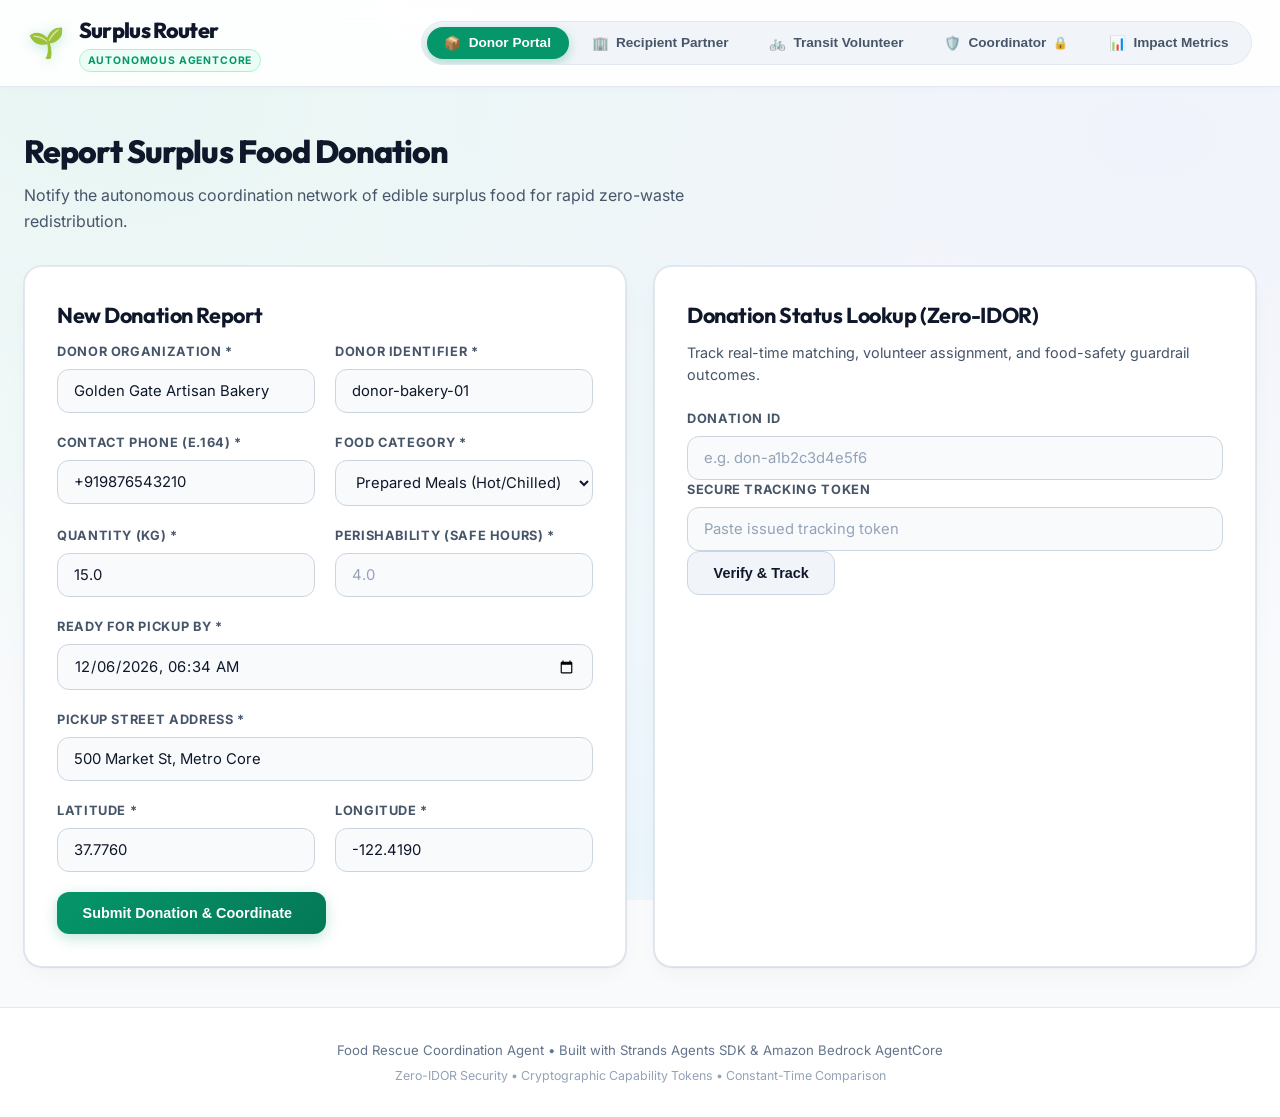
==== commit 34f41427: "feat(ui): mask capability tracking secret by default and update demo video" ====
--- a/frontend/index.html
+++ b/frontend/index.html
@@ -182,8 +182,15 @@
                 </div>
               </div>
               <div id="track-secret-token-display" class="secret-token-box hidden">
-                <span class="token-alert-title">🔒 Save Your Tracking Secret:</span>
-                <code id="track-secret-token-val" class="token-code"></code>
+                <div class="token-alert-header">
+                  <span class="token-alert-title">🔒 Save Your Tracking Secret:</span>
+                  <span class="token-badge-masked">🔒 Masked for Security</span>
+                </div>
+                <div class="token-code-row">
+                  <code id="track-secret-token-val" class="token-code"></code>
+                  <button type="button" id="track-secret-toggle-btn" class="token-action-btn" title="Toggle token visibility">👁️ Show</button>
+                  <button type="button" id="track-secret-copy-btn" class="token-action-btn" title="Copy tracking secret">📋 Copy</button>
+                </div>
                 <p class="token-note">Required for all future lookups. Stored as a salted SHA-256 hash on server.</p>
               </div>
             </div>
--- a/frontend/css/style.css
+++ b/frontend/css/style.css
@@ -549,15 +549,37 @@
   border-radius: var(--radius-md);
 }
 
+.token-alert-header {
+  display: flex;
+  justify-content: space-between;
+  align-items: center;
+  margin-bottom: 0.5rem;
+}
+
 .token-alert-title {
   font-size: 0.85rem;
   font-weight: 700;
   color: var(--accent-emerald);
-  display: block;
-  margin-bottom: 0.5rem;
+}
+
+.token-badge-masked {
+  font-size: 0.72rem;
+  font-weight: 600;
+  color: #047857;
+  background: #d1fae5;
+  padding: 0.2rem 0.55rem;
+  border-radius: 9999px;
+  border: 1px solid #a7f3d0;
+}
+
+.token-code-row {
+  display: flex;
+  align-items: center;
+  gap: 0.5rem;
 }
 
 .token-code {
+  flex: 1;
   font-family: ui-monospace, SFMono-Regular, Menlo, Monaco, Consolas, monospace;
   font-size: 0.85rem;
   color: #065f46;
@@ -568,6 +590,25 @@
   word-break: break-all;
   border: 1px solid var(--accent-emerald-border);
   font-weight: 600;
+  letter-spacing: 0.05em;
+}
+
+.token-action-btn {
+  background: #ffffff;
+  color: #065f46;
+  border: 1px solid var(--accent-emerald-border);
+  border-radius: var(--radius-sm);
+  padding: 0.45rem 0.65rem;
+  font-size: 0.75rem;
+  font-weight: 600;
+  cursor: pointer;
+  white-space: nowrap;
+  transition: all 0.15s ease;
+}
+
+.token-action-btn:hover {
+  background: #ecfdf5;
+  border-color: var(--accent-emerald);
 }
 
 .token-note {
